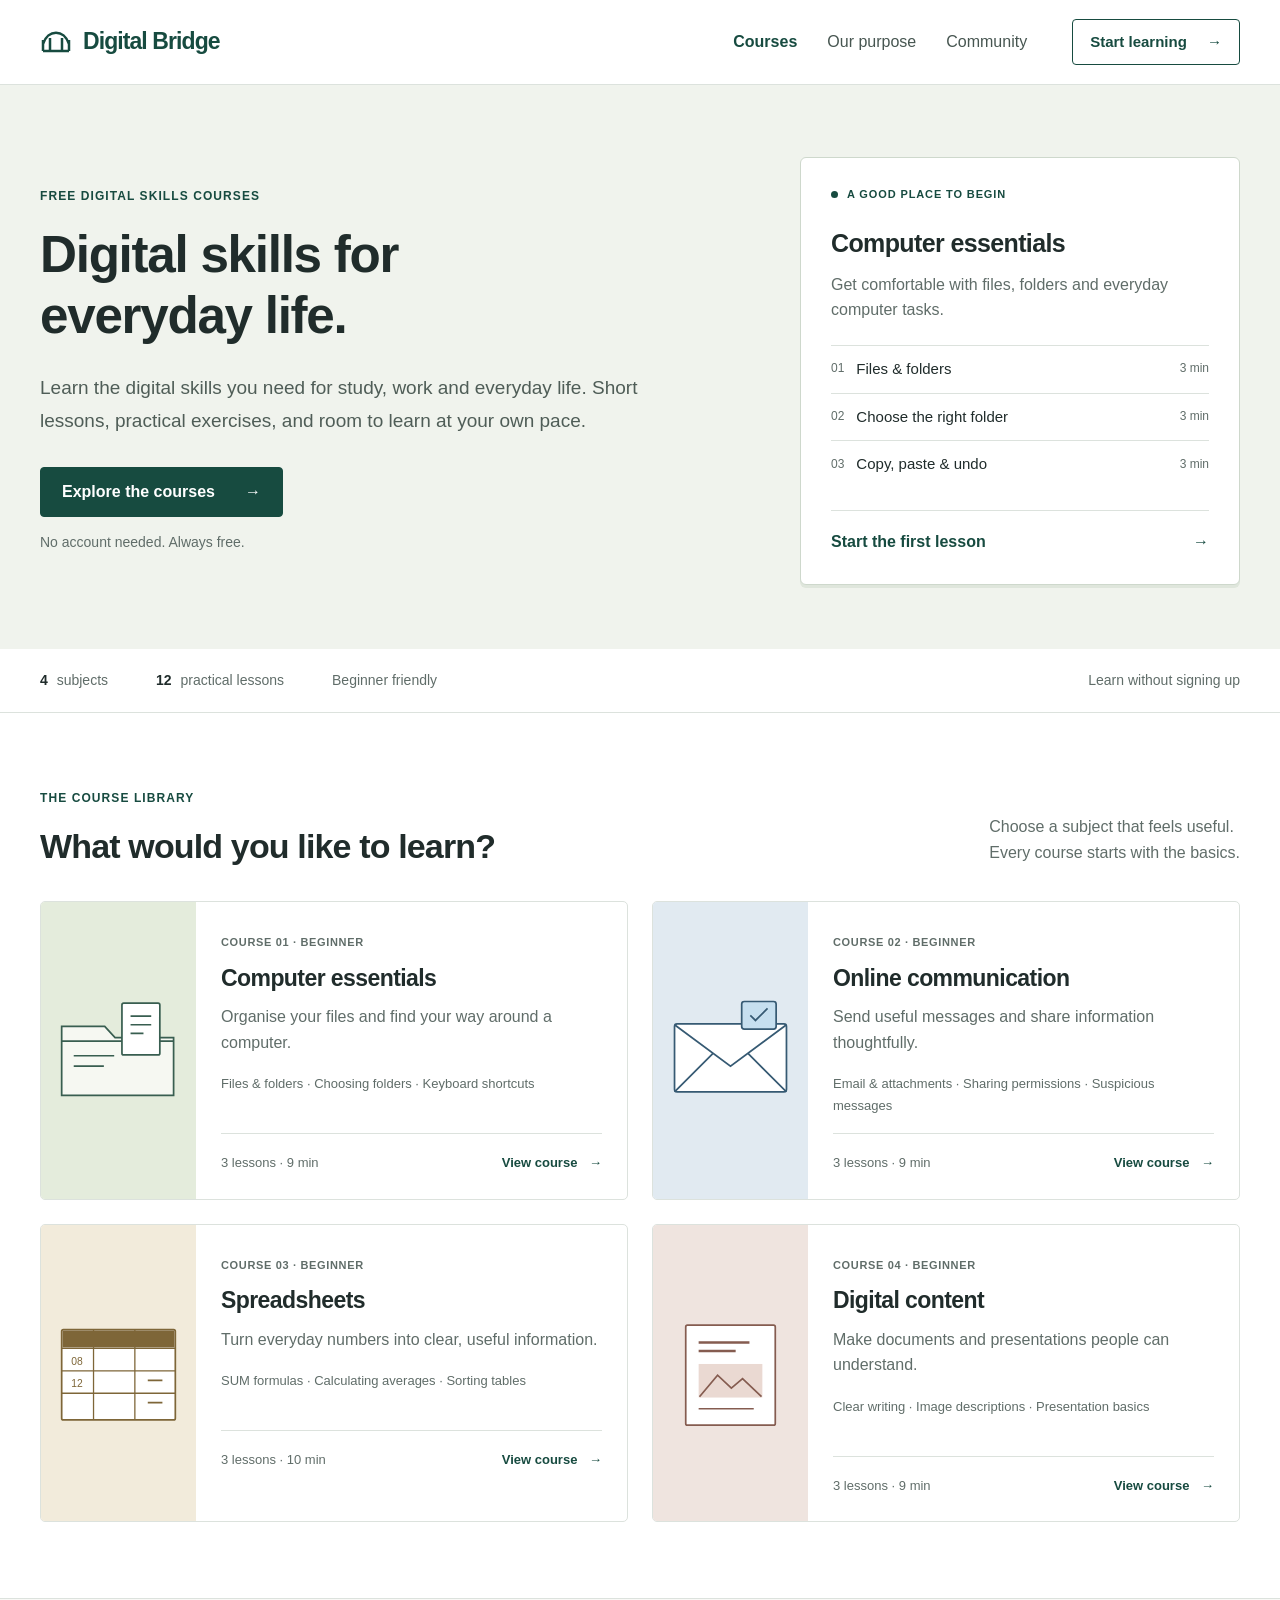
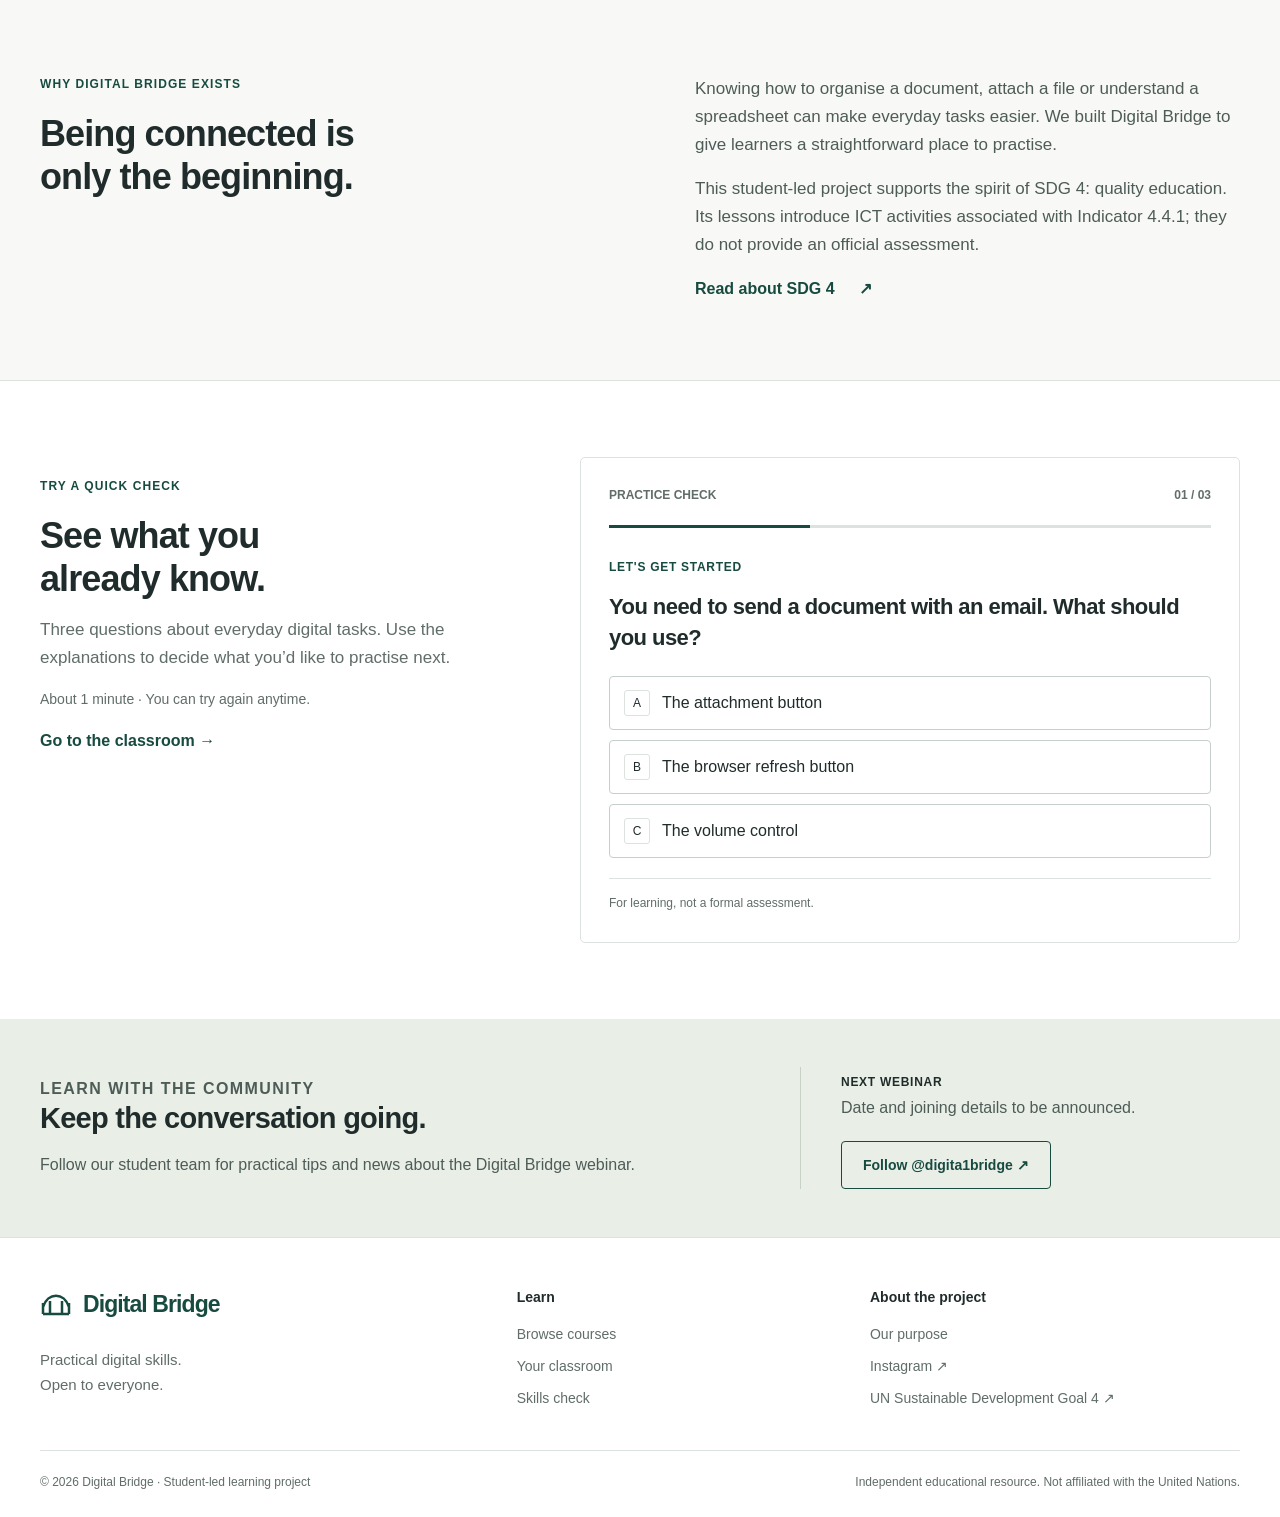
==== index.html @ c9ff97d8 "Add files via upload" ====
<!doctype html><html lang="en"><head><meta charset="utf-8"><meta name="viewport" content="width=device-width, initial-scale=1"><meta name="theme-color" content="#163d37"><meta name="description" content="Free, practical digital skills lessons. Learn at your own pace with Digital Bridge. No account required."><title>Everyday digital skills | Digital Bridge</title><link rel="stylesheet" href="styles.css"><script defer src="script.js"></script><script defer src="quiz.js"></script></head><body ><a class="skip-link" href="#main">Skip to content</a><header class="site-header" id="top"><div class="container nav-container"><a class="brand" href="index.html" aria-label="Digital Bridge home"><svg viewBox="0 0 32 32" width="32" height="32" aria-hidden="true"><path d="M3 25V14m26 11V14M3 18c5-15 21-15 26 0M3 25h26M10 25V12m12 13V12" fill="none" stroke="currentColor" stroke-width="2.5"/></svg><span>Digital Bridge</span></a><button class="menu-button" id="menuButton" aria-expanded="false" aria-controls="navLinks">Menu</button><nav class="nav-links" id="navLinks" aria-label="Main navigation"><a href="index.html#courses" aria-current="page">Courses</a><a href="index.html#why">Our purpose</a><a href="index.html#webinar">Community</a></nav><a class="nav-cta" href="learn.html" >Start learning <span aria-hidden="true">→</span></a></div></header><main id="main"><section class="home-hero"><div class="container hero-layout"><div><p class="eyebrow">FREE DIGITAL SKILLS COURSES</p><h1>Digital skills for<br>everyday life.</h1><p class="hero-description">Learn the digital skills you need for study, work and everyday life. Short lessons, practical exercises, and room to learn at your own pace.</p><div class="hero-actions"><a class="button" href="#courses">Explore the courses <span aria-hidden="true">→</span></a><span>No account needed. Always free.</span></div></div><aside class="start-panel"><div class="panel-label"><span class="status-dot"></span> A GOOD PLACE TO BEGIN</div><span class="start-course">Computer essentials</span><p>Get comfortable with files, folders and everyday computer tasks.</p><ol><li><span>01</span> Files & folders <small>3 min</small></li><li><span>02</span> Choose the right folder <small>3 min</small></li><li><span>03</span> Copy, paste & undo <small>3 min</small></li></ol><a class="text-link" href="learn.html#computers" id="continueLearning">Start the first lesson <span aria-hidden="true">→</span></a></aside></div></section><div class="course-facts"><div class="container"><span><strong>4</strong> subjects</span><span><strong>12</strong> practical lessons</span><span>Beginner friendly</span><span>Learn without signing up</span></div></div><section class="section catalog" id="courses"><div class="container"><div class="section-heading"><div><p class="eyebrow">THE COURSE LIBRARY</p><h2>What would you like to learn?</h2></div><p>Choose a subject that feels useful.<br>Every course starts with the basics.</p></div><div class="course-grid"><article class="course-card"><a class="course-art sage" href="learn.html#computers" tabindex="-1" aria-hidden="true"><svg viewBox="0 0 180 150" aria-hidden="true"><path d="M24 47h50l12 13h68v67H24z" fill="#f6f8f2" stroke="currentColor" stroke-width="2"/><path d="M24 64h130M38 81h47m-47 12h35" stroke="currentColor" stroke-width="2"/><rect x="94" y="20" width="44" height="60" rx="2" fill="#fff" stroke="currentColor" stroke-width="2"/><path d="M104 35h24m-24 10h24m-24 10h15" stroke="currentColor" stroke-width="2"/></svg></a><div class="course-copy"><span class="course-category">COURSE 01 · BEGINNER</span><h3><a href="learn.html#computers">Computer essentials</a></h3><p>Organise your files and find your way around a computer.</p><p class="course-topics">Files & folders · Choosing folders · Keyboard shortcuts</p><div class="course-bottom"><span>3 lessons <span aria-hidden="true">·</span> 9 min</span><a href="learn.html#computers" aria-label="Start Computer essentials">View course <span aria-hidden="true">→</span></a></div></div></article><article class="course-card"><a class="course-art blue" href="learn.html#communication" tabindex="-1" aria-hidden="true"><svg viewBox="0 0 180 150" aria-hidden="true"><rect x="25" y="44" width="130" height="79" rx="3" fill="#fff" stroke="currentColor" stroke-width="2"/><path d="m25 45 65 48 65-48M25 123l45-45m85 45-45-45" fill="none" stroke="currentColor" stroke-width="2"/><rect x="103" y="18" width="40" height="32" rx="3" fill="#c6dfef" stroke="currentColor" stroke-width="2"/><path d="m113 34 6 6 14-14" fill="none" stroke="currentColor" stroke-width="2"/></svg></a><div class="course-copy"><span class="course-category">COURSE 02 · BEGINNER</span><h3><a href="learn.html#communication">Online communication</a></h3><p>Send useful messages and share information thoughtfully.</p><p class="course-topics">Email & attachments · Sharing permissions · Suspicious messages</p><div class="course-bottom"><span>3 lessons <span aria-hidden="true">·</span> 9 min</span><a href="learn.html#communication" aria-label="Start Online communication">View course <span aria-hidden="true">→</span></a></div></div></article><article class="course-card"><a class="course-art sand" href="learn.html#spreadsheets" tabindex="-1" aria-hidden="true"><svg viewBox="0 0 180 150" aria-hidden="true"><rect x="24" y="25" width="132" height="105" rx="2" fill="#fff" stroke="currentColor" stroke-width="2"/><path d="M24 47h132M24 73h132M24 99h132M61 25v105m48-105v105" stroke="currentColor" stroke-width="1.5"/><path d="M25 26h130v20H25z" fill="currentColor"/><path d="M124 84h17m-17 26h17" stroke="currentColor" stroke-width="2"/><text x="35" y="66" font-size="12" fill="currentColor">08</text><text x="35" y="92" font-size="12" fill="currentColor">12</text></svg></a><div class="course-copy"><span class="course-category">COURSE 03 · BEGINNER</span><h3><a href="learn.html#spreadsheets">Spreadsheets</a></h3><p>Turn everyday numbers into clear, useful information.</p><p class="course-topics">SUM formulas · Calculating averages · Sorting tables</p><div class="course-bottom"><span>3 lessons <span aria-hidden="true">·</span> 10 min</span><a href="learn.html#spreadsheets" aria-label="Start Spreadsheets">View course <span aria-hidden="true">→</span></a></div></div></article><article class="course-card"><a class="course-art rose" href="learn.html#content" tabindex="-1" aria-hidden="true"><svg viewBox="0 0 180 150" aria-hidden="true"><rect x="38" y="20" width="104" height="116" rx="2" fill="#fff" stroke="currentColor" stroke-width="2"/><path d="M53 40h59m-59 10h43" stroke="currentColor" stroke-width="3"/><rect x="53" y="65" width="74" height="39" fill="#ead9d2"/><path d="m54 103 21-25 16 15 13-11 22 21M53 117h64" fill="none" stroke="currentColor" stroke-width="2"/></svg></a><div class="course-copy"><span class="course-category">COURSE 04 · BEGINNER</span><h3><a href="learn.html#content">Digital content</a></h3><p>Make documents and presentations people can understand.</p><p class="course-topics">Clear writing · Image descriptions · Presentation basics</p><div class="course-bottom"><span>3 lessons <span aria-hidden="true">·</span> 9 min</span><a href="learn.html#content" aria-label="Start Digital content">View course <span aria-hidden="true">→</span></a></div></div></article></div></div></section><section class="purpose-section section" id="why"><div class="container purpose-grid"><div><p class="eyebrow">WHY DIGITAL BRIDGE EXISTS</p><h2>Being connected is<br>only the beginning.</h2></div><div><p>Knowing how to organise a document, attach a file or understand a spreadsheet can make everyday tasks easier. We built Digital Bridge to give learners a straightforward place to practise.</p><p>This student-led project supports the spirit of SDG 4: quality education. Its lessons introduce ICT activities associated with Indicator 4.4.1; they do not provide an official assessment.</p><a class="text-link" href="https://sdgs.un.org/goals/goal4" target="_blank" rel="noopener noreferrer">Read about SDG 4 <span aria-hidden="true">↗</span></a></div></div></section><section class="section" id="quiz"><div class="container quiz-layout"><div><p class="eyebrow">TRY A QUICK CHECK</p><h2>See what you<br>already know.</h2><p>Three questions about everyday digital tasks. Use the explanations to decide what you’d like to practise next.</p><p class="muted">About 1 minute · You can try again anytime.</p><a class="text-link" href="learn.html">Go to the classroom →</a></div><div class="quiz-card" id="quizCard"><div class="quiz-card-top"><span class="quiz-brand">PRACTICE CHECK</span><span id="questionCounter">01 / 03</span></div><div class="quiz-progress"><span id="quizProgress"></span></div><div aria-live="polite" id="quizContent"><span class="quiz-category">LET'S GET STARTED</span><h3 id="questionText">Which file would you attach to an email?</h3><div class="answer-options" id="answerOptions"></div><p class="quiz-feedback" id="quizFeedback" role="status"></p><button class="button button-dark" hidden="" id="nextQuestion">Next question <span>→</span></button></div><div class="quiz-card-bottom"><span>For learning, not a formal assessment.</span></div></div></div></section><section class="community-section" id="webinar"><div class="container community-layout"><div><p class="eyebrow">LEARN WITH THE COMMUNITY</p><h2>Keep the conversation going.</h2><p>Follow our student team for practical tips and news about the Digital Bridge webinar.</p></div><div><span class="event-label">NEXT WEBINAR</span><p>Date and joining details to be announced.</p><a class="button button-outline" href="https://www.instagram.com/digita1bridge/" target="_blank" rel="noopener noreferrer">Follow @digita1bridge ↗</a></div></div></section></main><footer class="footer"><div class="container footer-main"><div><a class="brand" href="index.html" aria-label="Digital Bridge home"><svg viewBox="0 0 32 32" width="32" height="32" aria-hidden="true"><path d="M3 25V14m26 11V14M3 18c5-15 21-15 26 0M3 25h26M10 25V12m12 13V12" fill="none" stroke="currentColor" stroke-width="2.5"/></svg><span>Digital Bridge</span></a><p>Practical digital skills.<br>Open to everyone.</p></div><div class="footer-links"><strong>Learn</strong><a href="index.html#courses">Browse courses</a><a href="learn.html">Your classroom</a><a href="index.html#quiz">Skills check</a></div><div class="footer-links"><strong>About the project</strong><a href="index.html#why">Our purpose</a><a href="https://www.instagram.com/digita1bridge/" target="_blank" rel="noopener noreferrer">Instagram ↗</a><a href="https://sdgs.un.org/goals/goal4" target="_blank" rel="noopener noreferrer">UN Sustainable Development Goal 4 ↗</a></div></div><div class="container footer-bottom"><span>© <span id="year"></span> Digital Bridge · Student-led learning project</span><span>Independent educational resource. Not affiliated with the United Nations.</span></div></footer></body></html>
---- styles.css ----
:root{--ink:#202c2b;--muted:#606d69;--green:#174b40;--soft:#edf2ee;--paper:#f8f9f6;--line:#dce2dd;--white:#fff;--accent:#b6ce91}*{box-sizing:border-box}html{scroll-behavior:smooth;scroll-padding-top:90px}body{margin:0;color:var(--ink);background:var(--white);font:17px/1.65 -apple-system,BlinkMacSystemFont,"Segoe UI",sans-serif;-webkit-font-smoothing:antialiased}h1,h2,h3,h4,p{margin:0 0 16px}h1,h2,h3,h4{line-height:1.2;font-weight:650;letter-spacing:-.025em}h1{font-size:clamp(36px,4vw,54px)}h2{font-size:34px}h3{font-size:24px}h4{font-size:21px}a{color:inherit;text-decoration:none}a:hover{text-decoration:underline;text-underline-offset:5px}button,input,select,textarea{font:inherit}button{cursor:pointer}button:disabled{cursor:default}button,a,input,select,textarea,summary{ -webkit-tap-highlight-color:transparent}a:focus-visible,button:focus-visible,input:focus-visible,select:focus-visible,textarea:focus-visible,summary:focus-visible{outline:3px solid #5087c2;outline-offset:4px}[hidden]{display:none!important}.container{width:min(1240px,calc(100% - 80px));margin-inline:auto}.skip-link{position:absolute;left:20px;top:-100px;background:white;color:var(--green);padding:15px;z-index:100}.skip-link:focus{top:10px}.site-header{background:#fff;border-bottom:1px solid var(--line);position:sticky;top:0;z-index:20}.nav-container{display:flex;align-items:center;gap:45px;min-height:84px}.brand{display:inline-flex;align-items:center;gap:11px;color:var(--green);font-size:23px;font-weight:730;letter-spacing:-.04em;white-space:nowrap}.brand:hover{text-decoration:none}.brand svg{flex-shrink:0}.nav-links{display:flex;gap:30px;margin-left:auto}.nav-links a{font-size:16px;color:#475651}.nav-links a[aria-current]{color:var(--green);font-weight:650}.nav-cta{font-size:15px;font-weight:650;color:var(--green);border:1px solid var(--green);border-radius:4px;padding:10px 17px;white-space:nowrap}.nav-cta span{padding-left:16px}.nav-cta[aria-current]{background:var(--soft)}.menu-button{display:none;background:none;border:1px solid var(--line);padding:8px 12px;color:var(--ink);border-radius:4px}.button{display:inline-flex;align-items:center;justify-content:center;gap:30px;min-height:48px;padding:12px 21px;border:1px solid var(--green);border-radius:4px;background:var(--green);color:white;font-size:16px;font-weight:650;line-height:1.5}.button:hover{background:#0d392f;text-decoration:none}.button-outline{background:transparent;color:var(--green)}.button-outline:hover{background:#e4ece5}.text-link{font-size:16px;font-weight:650;color:var(--green);display:inline-flex;gap:24px;align-items:center}.eyebrow,.sidebar-label,.course-category,.panel-label{font-size:12px;font-weight:700;letter-spacing:.09em;line-height:1.5;color:var(--green)}.eyebrow{margin-bottom:19px}.home-hero{background:#f0f3ed;padding:72px 0 64px}.hero-layout{display:grid;grid-template-columns:1.2fr .8fr;gap:100px;align-items:center}.hero-description{font-size:19px;line-height:1.75;max-width:600px;margin-top:24px;color:#4f5d57}.hero-actions{display:flex;flex-direction:column;align-items:flex-start;gap:14px;margin-top:30px}.hero-actions>span{font-size:14px;color:var(--muted)}.start-panel{background:#fff;border:1px solid #ced8cc;border-radius:6px;padding:28px 30px;box-shadow:0 3px 0 #dfe6dc}.panel-label{display:flex;gap:9px;align-items:center;font-size:11px;letter-spacing:.08em;margin-bottom:20px}.status-dot{width:7px;height:7px;border-radius:50%;background:var(--green)}.start-course{display:block;font-size:25px;letter-spacing:-.025em;font-weight:650;margin-bottom:8px}.start-panel p{font-size:16px;color:var(--muted);line-height:1.6}.start-panel ol{list-style:none;padding:0;margin:22px 0}.start-panel li{padding:11px 0;border-top:1px solid var(--line);display:flex;gap:12px;align-items:center;font-size:15px}.start-panel li>span{font-size:12px;color:var(--muted)}.start-panel li small{font-size:12px;margin-left:auto;color:var(--muted);white-space:nowrap}.start-panel>.text-link{border-top:1px solid var(--line);padding-top:18px;display:flex;justify-content:space-between}.course-facts{border-bottom:1px solid var(--line);background:#fff}.course-facts>.container{display:flex;gap:48px;align-items:center;padding-block:20px;font-size:14px;color:var(--muted)}.course-facts strong{color:var(--ink);font-weight:650;margin-right:5px}.course-facts span:last-child{margin-left:auto}.section{padding:76px 0}.section-heading{display:flex;justify-content:space-between;align-items:end;gap:32px;margin-bottom:35px}.section-heading h2{margin-bottom:0}.section-heading>p{font-size:16px;color:var(--muted);margin-bottom:0}.course-grid{display:grid;grid-template-columns:1fr 1fr;gap:24px}.course-card{display:grid;grid-template-columns:155px minmax(0,1fr);border:1px solid var(--line);border-radius:5px;overflow:hidden;background:#fff}.course-art{display:flex;align-items:center;justify-content:center;color:#385e50}.course-art svg{width:100%;max-width:180px}.sage{background:#e4ecdc}.blue{background:#e1eaf1;color:#365a73}.sand{background:#f2ebdb;color:#7e6638}.rose{background:#efe4df;color:#855c50}.course-copy{padding:25px}.course-category{font-size:11px;letter-spacing:.06em;color:var(--muted)}.course-copy h3{font-size:23px;margin:9px 0 12px}.course-copy p{font-size:16px;line-height:1.6;color:var(--muted)}.course-copy .course-topics{font-size:13px;line-height:1.7;min-height:44px;margin-top:18px}.course-bottom{display:flex;justify-content:space-between;gap:12px;padding-top:18px;border-top:1px solid var(--line);font-size:13px;color:var(--muted)}.course-bottom a{color:var(--green);font-weight:650;white-space:nowrap}.course-bottom a span{padding-left:8px}.purpose-section{background:var(--paper);border-block:1px solid var(--line)}.purpose-grid{display:grid;grid-template-columns:1fr 1fr;gap:110px}.purpose-grid>div>p:not(.eyebrow){color:#4e5c57}.purpose-grid h2{font-size:36px}.quiz-layout{display:grid;grid-template-columns:.8fr 1.2fr;gap:100px;align-items:start}.quiz-layout>div:first-child{padding-top:20px}.quiz-layout>div:first-child>p:not(.eyebrow){color:var(--muted)}.quiz-layout h2{font-size:36px}.muted{color:var(--muted);font-size:14px}.quiz-card{border:1px solid var(--line);border-radius:5px;padding:28px;min-height:420px}.quiz-card-top,.quiz-card-bottom{display:flex;justify-content:space-between;gap:15px;font-size:12px;color:var(--muted);font-weight:600}.quiz-card-bottom{border-top:1px solid var(--line);padding-top:15px;margin-top:20px;font-weight:400}.quiz-progress{height:3px;background:var(--line);margin:20px 0 24px}.quiz-progress span{display:block;height:100%;background:var(--green)}.quiz-category{font-size:12px;color:var(--green);letter-spacing:.06em;font-weight:650}.quiz-card h3{font-size:22px;margin:12px 0 22px;line-height:1.4}.answer-options{display:grid;gap:10px}.answer{display:flex;gap:12px;align-items:center;text-align:left;background:white;border:1px solid #c6cfc9;border-radius:4px;padding:13px 14px;font-size:16px;line-height:1.5;color:var(--ink)}.answer:hover:not(:disabled){background:var(--paper);border-color:var(--green)}.answer-letter{font-size:12px;border:1px solid var(--line);border-radius:3px;width:26px;height:26px;display:grid;place-items:center;flex-shrink:0}.answer.correct{background:#eaf3ec;border-color:#4e8161}.answer.incorrect{background:#fff1ed;border-color:#b8644a}.quiz-feedback{font-size:15px;margin:16px 0;line-height:1.65}.quiz-result p{font-size:16px;color:var(--muted)}.result-score{font-size:40px;color:var(--green);margin:18px 0}.community-section{background:#e9eee7;padding:48px 0}.community-layout{display:grid;grid-template-columns:1.2fr .8fr;gap:100px;align-items:center}.community-layout h2{font-size:29px}.community-layout p{font-size:16px;color:#4e5c57;margin-bottom:0}.community-layout>div:last-child{border-left:1px solid #c7d2c6;padding-left:40px}.event-label{font-size:12px;letter-spacing:.06em;font-weight:650}.community-layout .button{margin-top:20px;font-size:14px}.footer{background:white;padding:48px 0 24px;border-top:1px solid var(--line)}.footer-main{display:grid;grid-template-columns:1.4fr 1fr 1.2fr;gap:45px;padding-bottom:36px}.footer-main p{font-size:15px;color:var(--muted);margin-top:18px}.footer-links{display:flex;flex-direction:column;gap:9px;font-size:14px;color:var(--muted)}.footer-links strong{color:var(--ink);font-weight:650;margin-bottom:5px}.footer-bottom{display:flex;justify-content:space-between;gap:30px;border-top:1px solid var(--line);padding-top:22px;font-size:12px;color:var(--muted)}
/* Classroom: course navigation, a readable lesson column, and a quiet study guide. */
.learning-page{background:#f7f8f5}.classroom-top{background:white;border-bottom:1px solid var(--line)}.classroom-intro{display:flex;justify-content:space-between;align-items:center;gap:50px;padding-block:28px}.breadcrumbs{display:flex;gap:10px;font-size:13px;color:var(--muted);margin-bottom:16px}.classroom-intro h1{font-size:28px;line-height:1.3;margin-bottom:6px}.classroom-intro>div>p{font-size:15px;color:var(--muted);margin:0}.learning-summary{max-width:290px;min-width:235px;font-size:14px}.learning-summary strong{font-weight:600}.learning-summary progress{display:block;width:100%;height:6px;appearance:none;margin:12px 0;background:#e1e7e0;border:0;border-radius:2px}.learning-summary progress::-webkit-progress-bar{background:#e1e7e0;border-radius:2px}.learning-summary progress::-webkit-progress-value{background:var(--green);border-radius:2px}.learning-summary progress::-moz-progress-bar{background:var(--green)}.learning-summary p{font-size:12px;line-height:1.6;color:var(--muted);margin:0}.classroom-layout{display:grid;grid-template-columns:238px minmax(0,1fr) 182px;gap:32px;padding-block:36px;align-items:start}.curriculum{position:sticky;top:112px}.sidebar-label{font-size:11px;color:var(--muted);letter-spacing:.08em;margin:0 0 12px;display:block}.subject-list{display:grid;gap:5px}.subject-card{display:grid;grid-template-columns:26px 1fr;column-gap:7px;row-gap:3px;border:1px solid transparent;border-radius:4px;text-align:left;background:transparent;padding:11px 10px;color:#506159;line-height:1.5}.subject-card:hover{background:#edf1e9}.subject-card[aria-pressed=true]{background:#e5ece3;border-color:#d1ddcf;color:var(--green)}.subject-card strong{font-size:14px;font-weight:600;letter-spacing:0}.subject-card .subject-icon{grid-row:1/3;align-self:center;font:14px/1 ui-monospace,monospace;color:var(--muted)}.subject-card>span:last-child{grid-column:2;font-size:12px;color:var(--muted)}.curriculum-lessons{border-top:1px solid var(--line);padding-top:23px;margin-top:23px}.lesson-list{display:grid;gap:3px}.lesson-choice{display:grid;grid-template-columns:25px 1fr;gap:2px 8px;align-items:center;text-align:left;border:0;border-left:2px solid transparent;border-radius:0;padding:11px 8px;background:transparent;color:var(--muted);line-height:1.45}.lesson-choice[aria-current=step]{border-left-color:var(--green);background:#fff;color:var(--green)}.lesson-choice strong{font-size:14px;font-weight:550}.lesson-choice small{grid-column:2;font-size:12px}.lesson-order{grid-row:1/3;font-size:12px;align-self:start;padding-top:3px}.sidebar-note{border-top:1px solid var(--line);margin-top:24px;padding-top:20px}.sidebar-note p{font-size:13px;color:var(--muted);line-height:1.65}.reset-learning{border:0;padding:0;background:transparent;text-decoration:underline;text-underline-offset:4px;font-size:12px;color:var(--muted);min-height:32px}.subject-heading .eyebrow{font-size:11px;margin-bottom:8px;color:var(--muted)}.subject-heading h2{font-size:26px;margin-bottom:9px}.subject-heading>p:last-child{font-size:15px;color:var(--muted);margin-bottom:24px}.lesson-panel{background:white;border:1px solid var(--line);border-radius:5px;padding:32px;min-width:0}.lesson-meta{display:flex;justify-content:space-between;gap:12px;font-size:12px;color:var(--muted);margin-bottom:20px}.lesson-panel h2{font-size:29px;line-height:1.3;margin-bottom:14px;outline:none;scroll-margin-top:110px}.lesson-panel>.lesson-intro{font-size:18px;line-height:1.7;color:#4b5d53;margin-bottom:28px}.lesson-panel h3{font-size:18px;letter-spacing:0;margin-bottom:16px}.lesson-panel ol{padding-left:24px;line-height:1.8;font-size:16px}.lesson-panel li{padding-left:8px;margin-bottom:13px}.worked-example{background:#f3f5ef;border-left:3px solid #becfb3;padding:19px 21px;margin:26px 0;font-size:15px}.worked-example>strong{display:block;font-size:12px;color:var(--green);letter-spacing:.04em;margin-bottom:7px}.worked-example p{margin:0}.lesson-panel code{font-family:ui-monospace,SFMono-Regular,monospace;font-size:.88em;background:#edf0eb;padding:2px 4px;border-radius:2px;overflow-wrap:anywhere}.lesson-practice{border-top:1px solid var(--line);margin-top:30px;padding-top:25px;font-size:16px}.practice-label{font-size:11px;font-weight:650;color:var(--green);letter-spacing:.06em;margin-bottom:8px}.lesson-practice h3{font-size:23px;margin-bottom:17px}.lesson-practice label{display:block;font-size:14px;font-weight:600;margin-top:18px;margin-bottom:8px}.lesson-practice input,.lesson-practice select,.lesson-practice textarea{display:block;width:100%;max-width:100%;background:#fff;color:var(--ink);border:1px solid #aebbb1;border-radius:3px;padding:12px;min-height:48px;font-size:16px}.lesson-practice textarea{min-height:100px;resize:vertical}.attachment-preview{font-size:14px;border:1px solid var(--line);background:var(--paper);padding:12px 14px;margin:16px 0}.lesson-practice table{width:100%;border-collapse:collapse;font-size:14px;margin:20px 0}.lesson-practice caption{text-align:left;font-size:13px;color:var(--muted);padding-bottom:8px}.lesson-practice td,.lesson-practice th{text-align:left;padding:10px;border:1px solid var(--line)}.lesson-practice thead{background:var(--paper)}.lesson-practice details{margin:20px 0;font-size:14px;color:var(--muted)}.lesson-practice summary{cursor:pointer;color:var(--green);font-weight:600}.lesson-practice details p{margin-top:10px}.lesson-practice .button{margin-top:12px;font-size:15px;gap:16px}.practice-feedback{font-size:15px;line-height:1.7;margin:18px 0;color:#8a3e28}.practice-feedback:empty{display:none}.practice-feedback.success{color:var(--green);background:#edf5ec;padding:15px;border-left:3px solid #7b9e72}.lesson-practice .lesson-next{background:transparent;color:var(--green);display:flex;justify-content:space-between;width:100%;border:0;border-top:1px solid var(--line);border-radius:0;padding:20px 0 0;margin-top:23px;text-align:left}.learning-status{font-size:14px;color:var(--green);margin-top:18px}.learning-status:empty{display:none}.study-guide{position:sticky;top:112px;border-left:1px solid var(--line);padding-left:20px;margin-top:8px}.study-guide ol{list-style:none;counter-reset:study;padding:0;margin:18px 0 25px}.study-guide li{counter-increment:study;margin-bottom:22px;font-size:13px;line-height:1.65}.study-guide li strong{font-size:14px;display:block;margin-bottom:4px;font-weight:600}.study-guide li strong:before{content:counter(study) '. ';color:var(--muted)}.study-guide li span{color:var(--muted)}.study-guide>a{font-size:13px;color:var(--green);font-weight:600}.study-guide>p{font-size:12px;line-height:1.7;color:var(--muted);border-top:1px solid var(--line);padding-top:18px;margin-top:20px}
@media(min-width:1450px){.classroom-layout{grid-template-columns:245px minmax(0,1fr) 190px;gap:40px}.lesson-panel{padding:40px}}
@media(max-width:1150px){.container{width:calc(100% - 56px)}.hero-layout,.quiz-layout{gap:50px}.course-card{grid-template-columns:120px minmax(0,1fr)}.course-copy{padding:22px}.course-bottom{flex-wrap:wrap}.classroom-layout{grid-template-columns:220px minmax(0,1fr);gap:28px}.study-guide{display:none}.purpose-grid,.community-layout{gap:60px}.nav-container{gap:28px}}
@media(max-width:850px){.nav-links{gap:20px}.hero-layout{gap:30px;grid-template-columns:1fr 1fr}.home-hero{padding:50px 0}.start-panel{padding:23px}.course-grid{grid-template-columns:1fr}.course-card{grid-template-columns:160px minmax(0,1fr)}.course-bottom{flex-wrap:nowrap}.section-heading{display:block}.section-heading>p{margin-top:15px}.purpose-grid{gap:40px}.quiz-layout{gap:35px}.classroom-layout{grid-template-columns:195px minmax(0,1fr);gap:22px}.lesson-panel{padding:25px}.learning-summary{max-width:240px}.nav-container{gap:22px}.nav-links a{font-size:14px}.brand{font-size:21px}.course-facts>.container{gap:25px}.course-facts span:last-child{display:none}}
@media(max-width:680px){.container{width:calc(100% - 36px)}.nav-container{min-height:72px;gap:14px;flex-wrap:wrap}.brand{font-size:20px;gap:8px}.brand svg{width:28px}.menu-button{display:block;margin-left:auto;font-size:13px}.nav-cta{font-size:13px;padding:8px 12px}.nav-cta span{display:none}.nav-links{display:none;order:4;flex-basis:100%;margin:0;padding-bottom:18px;gap:24px}.nav-links.open{display:flex}.nav-links a{font-size:15px}.hero-layout{grid-template-columns:1fr;gap:35px}.home-hero{padding:40px 0}.hero-description{font-size:18px}.hero-actions{margin-top:24px}.start-panel{padding:24px}.course-facts>.container{font-size:12px;gap:18px;padding-block:15px;flex-wrap:wrap}.course-facts span:nth-child(3){margin-left:auto}.section{padding:48px 0}h2,.purpose-grid h2,.quiz-layout h2{font-size:29px}.section-heading{margin-bottom:25px}.course-card{grid-template-columns:105px minmax(0,1fr)}.course-copy{padding:20px}.course-copy h3{font-size:22px}.course-copy p{font-size:15px}.course-copy .course-topics{font-size:12px}.course-bottom{flex-wrap:wrap;font-size:12px}.course-category{font-size:10px}.purpose-grid,.quiz-layout,.community-layout{grid-template-columns:1fr;gap:25px}.quiz-card{padding:22px}.community-layout>div:last-child{border-left:0;border-top:1px solid #c7d2c6;padding:25px 0 0}.footer-main{grid-template-columns:1fr 1fr;gap:30px}.footer-main>div:first-child{grid-column:1/-1}.footer-bottom{flex-direction:column;gap:10px}.classroom-intro{display:block;padding-block:24px}.classroom-intro h1{font-size:25px}.learning-summary{margin-top:22px;max-width:none}.learning-summary p{font-size:12px}.classroom-layout{grid-template-columns:1fr;gap:24px;padding-block:24px}.curriculum{position:static}.subject-list{grid-template-columns:1fr 1fr;gap:8px}.subject-card{border-color:var(--line);padding:12px;background:white}.subject-card strong{font-size:13px}.curriculum-lessons{padding-top:18px;margin-top:20px}.lesson-list{grid-template-columns:1fr}.lesson-choice{grid-template-columns:20px 1fr auto;padding:10px 8px}.lesson-choice small{grid-column:3;grid-row:1}.lesson-order{grid-row:1}.lesson-choice strong{font-size:14px}.sidebar-note{display:flex;justify-content:space-between;align-items:center;margin-top:12px;padding-top:10px}.sidebar-note p{display:none}.reset-learning{font-size:12px;margin-left:auto}.subject-heading .eyebrow{display:none}.subject-heading h2{font-size:23px}.subject-heading>p:last-child{font-size:14px}.lesson-panel{padding:24px 20px}.lesson-panel h2{font-size:27px}.lesson-meta{font-size:11px}.lesson-panel>.lesson-intro{font-size:17px}.lesson-panel ol{font-size:16px}.lesson-practice select{font-size:15px}.learning-page .footer{margin-top:12px}}
@media(prefers-reduced-motion:reduce){html{scroll-behavior:auto}}
@media(max-width:680px){.learning-page .nav-cta{display:none}}

/* Answer feedback pairs an explicit result with a visible primary next step. */
.practice-outcome{margin-top:24px;padding:22px;border:2px solid #3b7751;border-radius:5px;background:#edf6ee;scroll-margin:100px 0 24px}.practice-outcome.needs-retry{background:#fff5ed;border-color:#b56b42}.practice-outcome .practice-feedback,.practice-outcome .practice-feedback.success{background:none;border:0;padding:0;margin:0;color:var(--ink);font-size:16px;outline:none}.feedback-title{display:flex;align-items:center;gap:10px;font-size:22px;font-weight:700;line-height:1.35;letter-spacing:-.02em;color:#185334;margin-bottom:12px}.needs-retry .feedback-title{color:#82401f;font-size:20px}.feedback-check{display:inline-grid;place-items:center;background:#21633c;color:white;flex-shrink:0;width:30px;height:30px;border-radius:50%;font-size:20px}.feedback-instruction{display:block;font-size:15px;font-weight:600;margin-top:14px;color:#234f35}.lesson-practice .practice-outcome .lesson-next{display:flex;align-items:center;justify-content:space-between;background:#174b40;color:#fff;width:100%;border:1px solid #174b40;border-radius:4px;min-height:52px;margin-top:20px;padding:13px 18px;font-size:17px;font-weight:650;gap:14px;text-align:left}.lesson-practice .practice-outcome .lesson-next:hover{background:#0d392f}.quiz-feedback.passed,.quiz-feedback.needs-retry{padding:20px;border:2px solid #3b7751;border-radius:5px;background:#edf6ee;color:var(--ink);outline:none;font-size:16px}.quiz-feedback.needs-retry{border-color:#b56b42;background:#fff5ed}.quiz-feedback:empty{display:none}.quiz-card #nextQuestion{display:flex;justify-content:space-between;width:100%;min-height:52px;font-size:17px;margin-top:16px;scroll-margin:100px 0 24px}.answer.correct{border:2px solid #3b7751}.answer-badge{display:block;margin-left:auto;font-size:12px;font-weight:700;white-space:nowrap;color:#185334}.answer{flex-wrap:wrap}.answer>span:nth-child(2){flex:1;min-width:120px}.answer:disabled{opacity:1}.lesson-practice input:disabled,.lesson-practice select:disabled,.lesson-practice textarea:disabled{color:#475651;background:#f6f8f4;opacity:1}.practice-feedback:focus-visible,.quiz-feedback:focus-visible{outline:3px solid #5087c2;outline-offset:4px}
@media(max-width:680px){.practice-outcome{padding:18px}.feedback-title{font-size:21px}.answer-badge{margin-left:38px;flex-basis:100%}.quiz-feedback.passed,.quiz-feedback.needs-retry{padding:17px}}
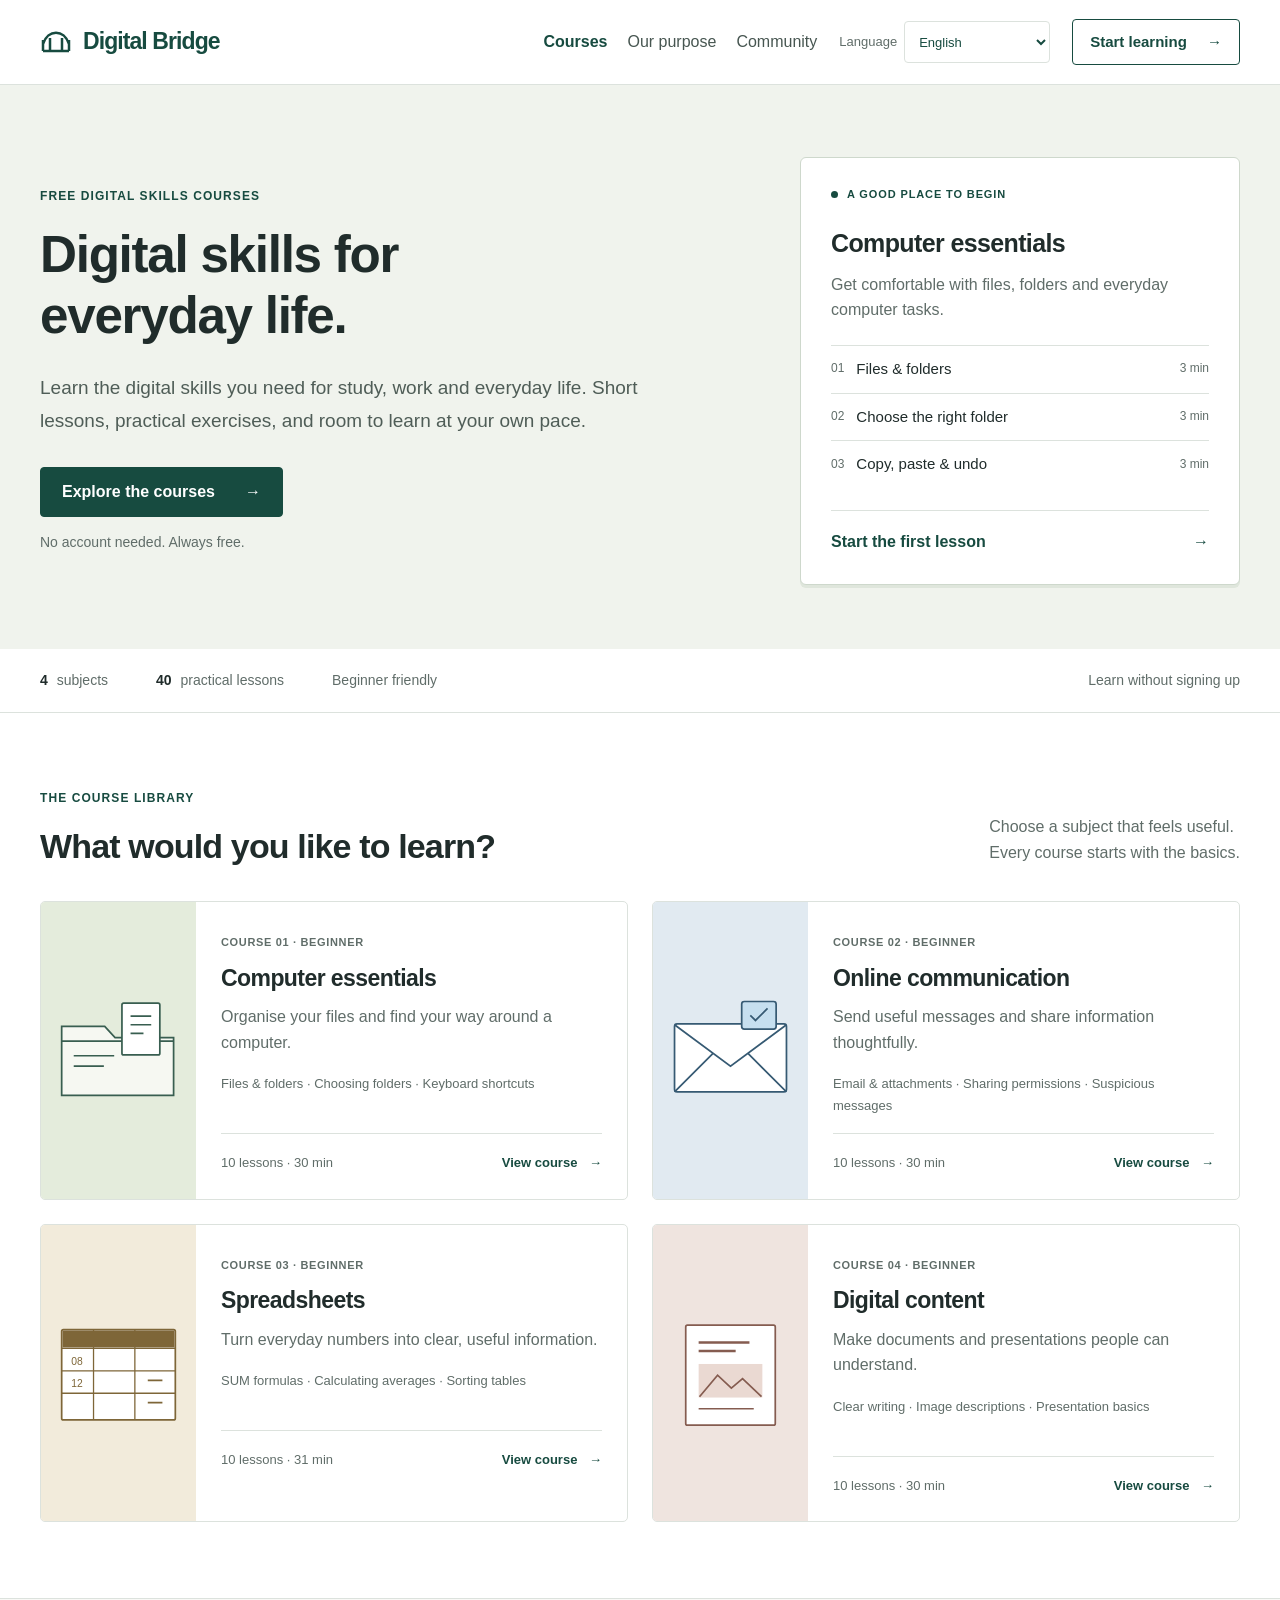
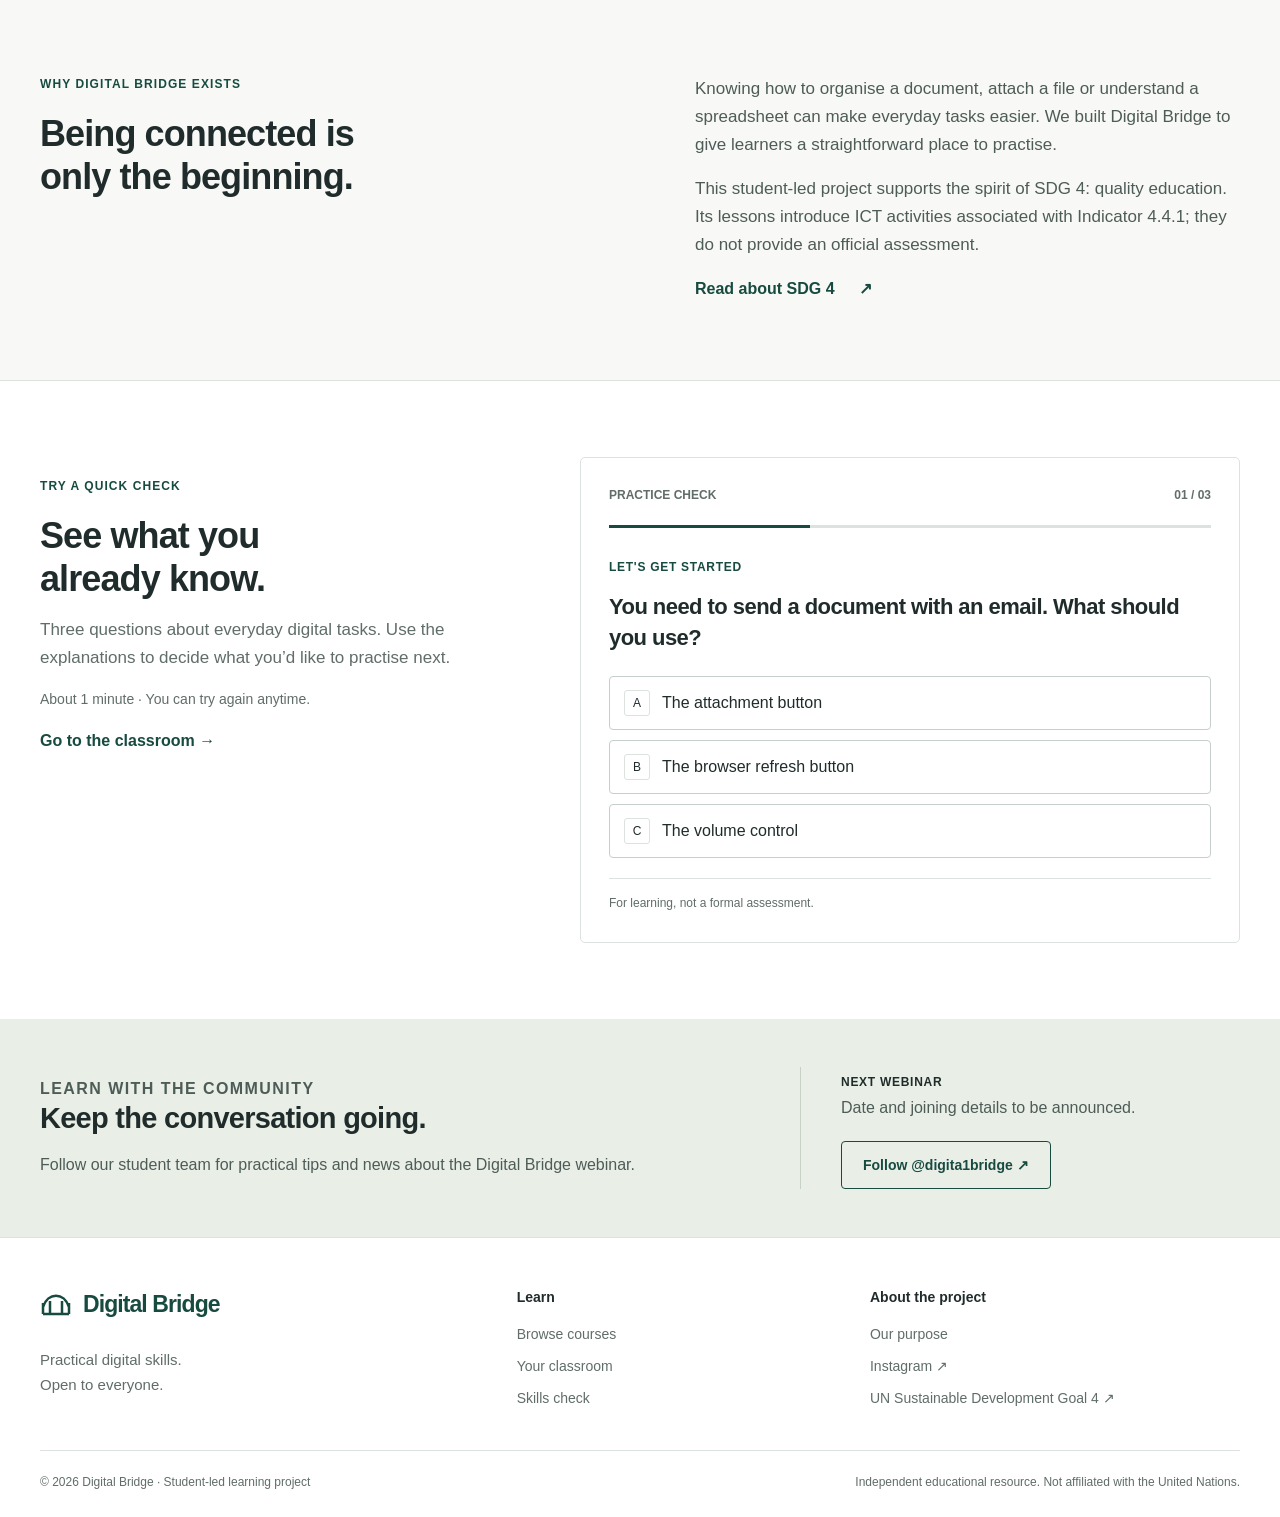
==== commit 2d53f838: "Add files via upload" ====
--- a/index.html
+++ b/index.html
@@ -1 +1 @@
-<!doctype html><html lang="en"><head><meta charset="utf-8"><meta name="viewport" content="width=device-width, initial-scale=1"><meta name="theme-color" content="#163d37"><meta name="description" content="Free, practical digital skills lessons. Learn at your own pace with Digital Bridge. No account required."><title>Everyday digital skills | Digital Bridge</title><link rel="stylesheet" href="styles.css"><script defer src="script.js"></script><script defer src="quiz.js"></script></head><body ><a class="skip-link" href="#main">Skip to content</a><header class="site-header" id="top"><div class="container nav-container"><a class="brand" href="index.html" aria-label="Digital Bridge home"><svg viewBox="0 0 32 32" width="32" height="32" aria-hidden="true"><path d="M3 25V14m26 11V14M3 18c5-15 21-15 26 0M3 25h26M10 25V12m12 13V12" fill="none" stroke="currentColor" stroke-width="2.5"/></svg><span>Digital Bridge</span></a><button class="menu-button" id="menuButton" aria-expanded="false" aria-controls="navLinks">Menu</button><nav class="nav-links" id="navLinks" aria-label="Main navigation"><a href="index.html#courses" aria-current="page">Courses</a><a href="index.html#why">Our purpose</a><a href="index.html#webinar">Community</a></nav><a class="nav-cta" href="learn.html" >Start learning <span aria-hidden="true">→</span></a></div></header><main id="main"><section class="home-hero"><div class="container hero-layout"><div><p class="eyebrow">FREE DIGITAL SKILLS COURSES</p><h1>Digital skills for<br>everyday life.</h1><p class="hero-description">Learn the digital skills you need for study, work and everyday life. Short lessons, practical exercises, and room to learn at your own pace.</p><div class="hero-actions"><a class="button" href="#courses">Explore the courses <span aria-hidden="true">→</span></a><span>No account needed. Always free.</span></div></div><aside class="start-panel"><div class="panel-label"><span class="status-dot"></span> A GOOD PLACE TO BEGIN</div><span class="start-course">Computer essentials</span><p>Get comfortable with files, folders and everyday computer tasks.</p><ol><li><span>01</span> Files & folders <small>3 min</small></li><li><span>02</span> Choose the right folder <small>3 min</small></li><li><span>03</span> Copy, paste & undo <small>3 min</small></li></ol><a class="text-link" href="learn.html#computers" id="continueLearning">Start the first lesson <span aria-hidden="true">→</span></a></aside></div></section><div class="course-facts"><div class="container"><span><strong>4</strong> subjects</span><span><strong>12</strong> practical lessons</span><span>Beginner friendly</span><span>Learn without signing up</span></div></div><section class="section catalog" id="courses"><div class="container"><div class="section-heading"><div><p class="eyebrow">THE COURSE LIBRARY</p><h2>What would you like to learn?</h2></div><p>Choose a subject that feels useful.<br>Every course starts with the basics.</p></div><div class="course-grid"><article class="course-card"><a class="course-art sage" href="learn.html#computers" tabindex="-1" aria-hidden="true"><svg viewBox="0 0 180 150" aria-hidden="true"><path d="M24 47h50l12 13h68v67H24z" fill="#f6f8f2" stroke="currentColor" stroke-width="2"/><path d="M24 64h130M38 81h47m-47 12h35" stroke="currentColor" stroke-width="2"/><rect x="94" y="20" width="44" height="60" rx="2" fill="#fff" stroke="currentColor" stroke-width="2"/><path d="M104 35h24m-24 10h24m-24 10h15" stroke="currentColor" stroke-width="2"/></svg></a><div class="course-copy"><span class="course-category">COURSE 01 · BEGINNER</span><h3><a href="learn.html#computers">Computer essentials</a></h3><p>Organise your files and find your way around a computer.</p><p class="course-topics">Files & folders · Choosing folders · Keyboard shortcuts</p><div class="course-bottom"><span>3 lessons <span aria-hidden="true">·</span> 9 min</span><a href="learn.html#computers" aria-label="Start Computer essentials">View course <span aria-hidden="true">→</span></a></div></div></article><article class="course-card"><a class="course-art blue" href="learn.html#communication" tabindex="-1" aria-hidden="true"><svg viewBox="0 0 180 150" aria-hidden="true"><rect x="25" y="44" width="130" height="79" rx="3" fill="#fff" stroke="currentColor" stroke-width="2"/><path d="m25 45 65 48 65-48M25 123l45-45m85 45-45-45" fill="none" stroke="currentColor" stroke-width="2"/><rect x="103" y="18" width="40" height="32" rx="3" fill="#c6dfef" stroke="currentColor" stroke-width="2"/><path d="m113 34 6 6 14-14" fill="none" stroke="currentColor" stroke-width="2"/></svg></a><div class="course-copy"><span class="course-category">COURSE 02 · BEGINNER</span><h3><a href="learn.html#communication">Online communication</a></h3><p>Send useful messages and share information thoughtfully.</p><p class="course-topics">Email & attachments · Sharing permissions · Suspicious messages</p><div class="course-bottom"><span>3 lessons <span aria-hidden="true">·</span> 9 min</span><a href="learn.html#communication" aria-label="Start Online communication">View course <span aria-hidden="true">→</span></a></div></div></article><article class="course-card"><a class="course-art sand" href="learn.html#spreadsheets" tabindex="-1" aria-hidden="true"><svg viewBox="0 0 180 150" aria-hidden="true"><rect x="24" y="25" width="132" height="105" rx="2" fill="#fff" stroke="currentColor" stroke-width="2"/><path d="M24 47h132M24 73h132M24 99h132M61 25v105m48-105v105" stroke="currentColor" stroke-width="1.5"/><path d="M25 26h130v20H25z" fill="currentColor"/><path d="M124 84h17m-17 26h17" stroke="currentColor" stroke-width="2"/><text x="35" y="66" font-size="12" fill="currentColor">08</text><text x="35" y="92" font-size="12" fill="currentColor">12</text></svg></a><div class="course-copy"><span class="course-category">COURSE 03 · BEGINNER</span><h3><a href="learn.html#spreadsheets">Spreadsheets</a></h3><p>Turn everyday numbers into clear, useful information.</p><p class="course-topics">SUM formulas · Calculating averages · Sorting tables</p><div class="course-bottom"><span>3 lessons <span aria-hidden="true">·</span> 10 min</span><a href="learn.html#spreadsheets" aria-label="Start Spreadsheets">View course <span aria-hidden="true">→</span></a></div></div></article><article class="course-card"><a class="course-art rose" href="learn.html#content" tabindex="-1" aria-hidden="true"><svg viewBox="0 0 180 150" aria-hidden="true"><rect x="38" y="20" width="104" height="116" rx="2" fill="#fff" stroke="currentColor" stroke-width="2"/><path d="M53 40h59m-59 10h43" stroke="currentColor" stroke-width="3"/><rect x="53" y="65" width="74" height="39" fill="#ead9d2"/><path d="m54 103 21-25 16 15 13-11 22 21M53 117h64" fill="none" stroke="currentColor" stroke-width="2"/></svg></a><div class="course-copy"><span class="course-category">COURSE 04 · BEGINNER</span><h3><a href="learn.html#content">Digital content</a></h3><p>Make documents and presentations people can understand.</p><p class="course-topics">Clear writing · Image descriptions · Presentation basics</p><div class="course-bottom"><span>3 lessons <span aria-hidden="true">·</span> 9 min</span><a href="learn.html#content" aria-label="Start Digital content">View course <span aria-hidden="true">→</span></a></div></div></article></div></div></section><section class="purpose-section section" id="why"><div class="container purpose-grid"><div><p class="eyebrow">WHY DIGITAL BRIDGE EXISTS</p><h2>Being connected is<br>only the beginning.</h2></div><div><p>Knowing how to organise a document, attach a file or understand a spreadsheet can make everyday tasks easier. We built Digital Bridge to give learners a straightforward place to practise.</p><p>This student-led project supports the spirit of SDG 4: quality education. Its lessons introduce ICT activities associated with Indicator 4.4.1; they do not provide an official assessment.</p><a class="text-link" href="https://sdgs.un.org/goals/goal4" target="_blank" rel="noopener noreferrer">Read about SDG 4 <span aria-hidden="true">↗</span></a></div></div></section><section class="section" id="quiz"><div class="container quiz-layout"><div><p class="eyebrow">TRY A QUICK CHECK</p><h2>See what you<br>already know.</h2><p>Three questions about everyday digital tasks. Use the explanations to decide what you’d like to practise next.</p><p class="muted">About 1 minute · You can try again anytime.</p><a class="text-link" href="learn.html">Go to the classroom →</a></div><div class="quiz-card" id="quizCard"><div class="quiz-card-top"><span class="quiz-brand">PRACTICE CHECK</span><span id="questionCounter">01 / 03</span></div><div class="quiz-progress"><span id="quizProgress"></span></div><div aria-live="polite" id="quizContent"><span class="quiz-category">LET'S GET STARTED</span><h3 id="questionText">Which file would you attach to an email?</h3><div class="answer-options" id="answerOptions"></div><p class="quiz-feedback" id="quizFeedback" role="status"></p><button class="button button-dark" hidden="" id="nextQuestion">Next question <span>→</span></button></div><div class="quiz-card-bottom"><span>For learning, not a formal assessment.</span></div></div></div></section><section class="community-section" id="webinar"><div class="container community-layout"><div><p class="eyebrow">LEARN WITH THE COMMUNITY</p><h2>Keep the conversation going.</h2><p>Follow our student team for practical tips and news about the Digital Bridge webinar.</p></div><div><span class="event-label">NEXT WEBINAR</span><p>Date and joining details to be announced.</p><a class="button button-outline" href="https://www.instagram.com/digita1bridge/" target="_blank" rel="noopener noreferrer">Follow @digita1bridge ↗</a></div></div></section></main><footer class="footer"><div class="container footer-main"><div><a class="brand" href="index.html" aria-label="Digital Bridge home"><svg viewBox="0 0 32 32" width="32" height="32" aria-hidden="true"><path d="M3 25V14m26 11V14M3 18c5-15 21-15 26 0M3 25h26M10 25V12m12 13V12" fill="none" stroke="currentColor" stroke-width="2.5"/></svg><span>Digital Bridge</span></a><p>Practical digital skills.<br>Open to everyone.</p></div><div class="footer-links"><strong>Learn</strong><a href="index.html#courses">Browse courses</a><a href="learn.html">Your classroom</a><a href="index.html#quiz">Skills check</a></div><div class="footer-links"><strong>About the project</strong><a href="index.html#why">Our purpose</a><a href="https://www.instagram.com/digita1bridge/" target="_blank" rel="noopener noreferrer">Instagram ↗</a><a href="https://sdgs.un.org/goals/goal4" target="_blank" rel="noopener noreferrer">UN Sustainable Development Goal 4 ↗</a></div></div><div class="container footer-bottom"><span>© <span id="year"></span> Digital Bridge · Student-led learning project</span><span>Independent educational resource. Not affiliated with the United Nations.</span></div></footer></body></html>+<!doctype html><html lang="en"><head><meta charset="utf-8"><meta name="viewport" content="width=device-width, initial-scale=1"><meta name="theme-color" content="#163d37"><meta name="description" content="Free, practical digital skills lessons. Learn at your own pace with Digital Bridge. No account required."><title>Everyday digital skills | Digital Bridge</title><link rel="stylesheet" href="styles.css"><script defer src="translations.js"></script><script defer src="translations-extra.js"></script><script defer src="i18n.js"></script><script defer src="script.js"></script><script defer src="quiz.js"></script></head><body ><a class="skip-link" href="#main">Skip to content</a><header class="site-header" id="top"><div class="container nav-container"><a class="brand" href="index.html" aria-label="Digital Bridge home"><svg viewBox="0 0 32 32" width="32" height="32" aria-hidden="true"><path d="M3 25V14m26 11V14M3 18c5-15 21-15 26 0M3 25h26M10 25V12m12 13V12" fill="none" stroke="currentColor" stroke-width="2.5"/></svg><span>Digital Bridge</span></a><button class="menu-button" id="menuButton" aria-expanded="false" aria-controls="navLinks">Menu</button><nav class="nav-links" id="navLinks" aria-label="Main navigation"><a href="index.html#courses" aria-current="page">Courses</a><a href="index.html#why">Our purpose</a><a href="index.html#webinar">Community</a></nav><div class="language-control" data-language-control><label id="siteLanguageLabel" for="siteLanguage">Language</label><select id="siteLanguage" name="language"><option value="en" lang="en">English</option><option value="zh-Hans" lang="zh-Hans">中文（简体）</option><option value="ms" lang="ms">Bahasa Melayu</option><option value="bn" lang="bn">বাংলা</option><option value="ne" lang="ne">नेपाली</option><option value="km" lang="km">ខ្មែរ</option><option value="my" lang="my">မြန်မာ</option><option value="th" lang="th">ไทย</option><option value="fil" lang="fil">Filipino</option></select></div><a class="nav-cta" href="learn.html" >Start learning <span aria-hidden="true">→</span></a></div></header><main id="main"><section class="home-hero"><div class="container hero-layout"><div><p class="eyebrow">FREE DIGITAL SKILLS COURSES</p><h1>Digital skills for<br>everyday life.</h1><p class="hero-description">Learn the digital skills you need for study, work and everyday life. Short lessons, practical exercises, and room to learn at your own pace.</p><div class="hero-actions"><a class="button" href="#courses">Explore the courses <span aria-hidden="true">→</span></a><span>No account needed. Always free.</span></div></div><aside class="start-panel"><div class="panel-label"><span class="status-dot"></span> A GOOD PLACE TO BEGIN</div><span class="start-course">Computer essentials</span><p>Get comfortable with files, folders and everyday computer tasks.</p><ol><li><span>01</span> Files & folders <small>3 min</small></li><li><span>02</span> Choose the right folder <small>3 min</small></li><li><span>03</span> Copy, paste & undo <small>3 min</small></li></ol><a class="text-link" href="learn.html#computers" id="continueLearning">Start the first lesson <span aria-hidden="true">→</span></a></aside></div></section><div class="course-facts"><div class="container"><span><strong>4</strong> subjects</span><span><strong>40</strong> practical lessons</span><span>Beginner friendly</span><span>Learn without signing up</span></div></div><section class="section catalog" id="courses"><div class="container"><div class="section-heading"><div><p class="eyebrow">THE COURSE LIBRARY</p><h2>What would you like to learn?</h2></div><p>Choose a subject that feels useful.<br>Every course starts with the basics.</p></div><div class="course-grid"><article class="course-card"><a class="course-art sage" href="learn.html#computers" tabindex="-1" aria-hidden="true"><svg viewBox="0 0 180 150" aria-hidden="true"><path d="M24 47h50l12 13h68v67H24z" fill="#f6f8f2" stroke="currentColor" stroke-width="2"/><path d="M24 64h130M38 81h47m-47 12h35" stroke="currentColor" stroke-width="2"/><rect x="94" y="20" width="44" height="60" rx="2" fill="#fff" stroke="currentColor" stroke-width="2"/><path d="M104 35h24m-24 10h24m-24 10h15" stroke="currentColor" stroke-width="2"/></svg></a><div class="course-copy"><span class="course-category">COURSE 01 · BEGINNER</span><h3><a href="learn.html#computers">Computer essentials</a></h3><p>Organise your files and find your way around a computer.</p><p class="course-topics">Files & folders · Choosing folders · Keyboard shortcuts</p><div class="course-bottom"><span>10 lessons <span aria-hidden="true">·</span> 30 min</span><a href="learn.html#computers" aria-label="Start Computer essentials">View course <span aria-hidden="true">→</span></a></div></div></article><article class="course-card"><a class="course-art blue" href="learn.html#communication" tabindex="-1" aria-hidden="true"><svg viewBox="0 0 180 150" aria-hidden="true"><rect x="25" y="44" width="130" height="79" rx="3" fill="#fff" stroke="currentColor" stroke-width="2"/><path d="m25 45 65 48 65-48M25 123l45-45m85 45-45-45" fill="none" stroke="currentColor" stroke-width="2"/><rect x="103" y="18" width="40" height="32" rx="3" fill="#c6dfef" stroke="currentColor" stroke-width="2"/><path d="m113 34 6 6 14-14" fill="none" stroke="currentColor" stroke-width="2"/></svg></a><div class="course-copy"><span class="course-category">COURSE 02 · BEGINNER</span><h3><a href="learn.html#communication">Online communication</a></h3><p>Send useful messages and share information thoughtfully.</p><p class="course-topics">Email & attachments · Sharing permissions · Suspicious messages</p><div class="course-bottom"><span>10 lessons <span aria-hidden="true">·</span> 30 min</span><a href="learn.html#communication" aria-label="Start Online communication">View course <span aria-hidden="true">→</span></a></div></div></article><article class="course-card"><a class="course-art sand" href="learn.html#spreadsheets" tabindex="-1" aria-hidden="true"><svg viewBox="0 0 180 150" aria-hidden="true"><rect x="24" y="25" width="132" height="105" rx="2" fill="#fff" stroke="currentColor" stroke-width="2"/><path d="M24 47h132M24 73h132M24 99h132M61 25v105m48-105v105" stroke="currentColor" stroke-width="1.5"/><path d="M25 26h130v20H25z" fill="currentColor"/><path d="M124 84h17m-17 26h17" stroke="currentColor" stroke-width="2"/><text x="35" y="66" font-size="12" fill="currentColor">08</text><text x="35" y="92" font-size="12" fill="currentColor">12</text></svg></a><div class="course-copy"><span class="course-category">COURSE 03 · BEGINNER</span><h3><a href="learn.html#spreadsheets">Spreadsheets</a></h3><p>Turn everyday numbers into clear, useful information.</p><p class="course-topics">SUM formulas · Calculating averages · Sorting tables</p><div class="course-bottom"><span>10 lessons <span aria-hidden="true">·</span> 31 min</span><a href="learn.html#spreadsheets" aria-label="Start Spreadsheets">View course <span aria-hidden="true">→</span></a></div></div></article><article class="course-card"><a class="course-art rose" href="learn.html#content" tabindex="-1" aria-hidden="true"><svg viewBox="0 0 180 150" aria-hidden="true"><rect x="38" y="20" width="104" height="116" rx="2" fill="#fff" stroke="currentColor" stroke-width="2"/><path d="M53 40h59m-59 10h43" stroke="currentColor" stroke-width="3"/><rect x="53" y="65" width="74" height="39" fill="#ead9d2"/><path d="m54 103 21-25 16 15 13-11 22 21M53 117h64" fill="none" stroke="currentColor" stroke-width="2"/></svg></a><div class="course-copy"><span class="course-category">COURSE 04 · BEGINNER</span><h3><a href="learn.html#content">Digital content</a></h3><p>Make documents and presentations people can understand.</p><p class="course-topics">Clear writing · Image descriptions · Presentation basics</p><div class="course-bottom"><span>10 lessons <span aria-hidden="true">·</span> 30 min</span><a href="learn.html#content" aria-label="Start Digital content">View course <span aria-hidden="true">→</span></a></div></div></article></div></div></section><section class="purpose-section section" id="why"><div class="container purpose-grid"><div><p class="eyebrow">WHY DIGITAL BRIDGE EXISTS</p><h2>Being connected is<br>only the beginning.</h2></div><div><p>Knowing how to organise a document, attach a file or understand a spreadsheet can make everyday tasks easier. We built Digital Bridge to give learners a straightforward place to practise.</p><p>This student-led project supports the spirit of SDG 4: quality education. Its lessons introduce ICT activities associated with Indicator 4.4.1; they do not provide an official assessment.</p><a class="text-link" href="https://sdgs.un.org/goals/goal4" target="_blank" rel="noopener noreferrer">Read about SDG 4 <span aria-hidden="true">↗</span></a></div></div></section><section class="section" id="quiz"><div class="container quiz-layout"><div><p class="eyebrow">TRY A QUICK CHECK</p><h2>See what you<br>already know.</h2><p>Three questions about everyday digital tasks. Use the explanations to decide what you’d like to practise next.</p><p class="muted">About 1 minute · You can try again anytime.</p><a class="text-link" href="learn.html">Go to the classroom →</a></div><div class="quiz-card" id="quizCard"><div class="quiz-card-top"><span class="quiz-brand">PRACTICE CHECK</span><span id="questionCounter">01 / 03</span></div><div class="quiz-progress"><span id="quizProgress"></span></div><div aria-live="polite" id="quizContent"><span class="quiz-category">LET'S GET STARTED</span><h3 id="questionText">Which file would you attach to an email?</h3><div class="answer-options" id="answerOptions"></div><p class="quiz-feedback" id="quizFeedback" role="status"></p><button class="button button-dark" hidden="" id="nextQuestion">Next question <span>→</span></button></div><div class="quiz-card-bottom"><span>For learning, not a formal assessment.</span></div></div></div></section><section class="community-section" id="webinar"><div class="container community-layout"><div><p class="eyebrow">LEARN WITH THE COMMUNITY</p><h2>Keep the conversation going.</h2><p>Follow our student team for practical tips and news about the Digital Bridge webinar.</p></div><div><span class="event-label">NEXT WEBINAR</span><p>Date and joining details to be announced.</p><a class="button button-outline" href="https://www.instagram.com/digita1bridge/" target="_blank" rel="noopener noreferrer">Follow @digita1bridge ↗</a></div></div></section></main><footer class="footer"><div class="container footer-main"><div><a class="brand" href="index.html" aria-label="Digital Bridge home"><svg viewBox="0 0 32 32" width="32" height="32" aria-hidden="true"><path d="M3 25V14m26 11V14M3 18c5-15 21-15 26 0M3 25h26M10 25V12m12 13V12" fill="none" stroke="currentColor" stroke-width="2.5"/></svg><span>Digital Bridge</span></a><p>Practical digital skills.<br>Open to everyone.</p></div><div class="footer-links"><strong>Learn</strong><a href="index.html#courses">Browse courses</a><a href="learn.html">Your classroom</a><a href="index.html#quiz">Skills check</a></div><div class="footer-links"><strong>About the project</strong><a href="index.html#why">Our purpose</a><a href="https://www.instagram.com/digita1bridge/" target="_blank" rel="noopener noreferrer">Instagram ↗</a><a href="https://sdgs.un.org/goals/goal4" target="_blank" rel="noopener noreferrer">UN Sustainable Development Goal 4 ↗</a></div></div><div class="container footer-bottom"><span>© <span id="year"></span> Digital Bridge · Student-led learning project</span><span>Independent educational resource. Not affiliated with the United Nations.</span></div></footer></body></html>
--- a/styles.css
+++ b/styles.css
@@ -11,3 +11,25 @@
 /* Answer feedback pairs an explicit result with a visible primary next step. */
 .practice-outcome{margin-top:24px;padding:22px;border:2px solid #3b7751;border-radius:5px;background:#edf6ee;scroll-margin:100px 0 24px}.practice-outcome.needs-retry{background:#fff5ed;border-color:#b56b42}.practice-outcome .practice-feedback,.practice-outcome .practice-feedback.success{background:none;border:0;padding:0;margin:0;color:var(--ink);font-size:16px;outline:none}.feedback-title{display:flex;align-items:center;gap:10px;font-size:22px;font-weight:700;line-height:1.35;letter-spacing:-.02em;color:#185334;margin-bottom:12px}.needs-retry .feedback-title{color:#82401f;font-size:20px}.feedback-check{display:inline-grid;place-items:center;background:#21633c;color:white;flex-shrink:0;width:30px;height:30px;border-radius:50%;font-size:20px}.feedback-instruction{display:block;font-size:15px;font-weight:600;margin-top:14px;color:#234f35}.lesson-practice .practice-outcome .lesson-next{display:flex;align-items:center;justify-content:space-between;background:#174b40;color:#fff;width:100%;border:1px solid #174b40;border-radius:4px;min-height:52px;margin-top:20px;padding:13px 18px;font-size:17px;font-weight:650;gap:14px;text-align:left}.lesson-practice .practice-outcome .lesson-next:hover{background:#0d392f}.quiz-feedback.passed,.quiz-feedback.needs-retry{padding:20px;border:2px solid #3b7751;border-radius:5px;background:#edf6ee;color:var(--ink);outline:none;font-size:16px}.quiz-feedback.needs-retry{border-color:#b56b42;background:#fff5ed}.quiz-feedback:empty{display:none}.quiz-card #nextQuestion{display:flex;justify-content:space-between;width:100%;min-height:52px;font-size:17px;margin-top:16px;scroll-margin:100px 0 24px}.answer.correct{border:2px solid #3b7751}.answer-badge{display:block;margin-left:auto;font-size:12px;font-weight:700;white-space:nowrap;color:#185334}.answer{flex-wrap:wrap}.answer>span:nth-child(2){flex:1;min-width:120px}.answer:disabled{opacity:1}.lesson-practice input:disabled,.lesson-practice select:disabled,.lesson-practice textarea:disabled{color:#475651;background:#f6f8f4;opacity:1}.practice-feedback:focus-visible,.quiz-feedback:focus-visible{outline:3px solid #5087c2;outline-offset:4px}
 @media(max-width:680px){.practice-outcome{padding:18px}.feedback-title{font-size:21px}.answer-badge{margin-left:38px;flex-basis:100%}.quiz-feedback.passed,.quiz-feedback.needs-retry{padding:17px}}
+
+/* Language choice stays available across both pages and on narrow screens. */
+.language-control{display:flex;align-items:center;gap:7px;flex-shrink:0;font-size:13px;color:var(--muted)}
+.language-control label{white-space:nowrap}
+.language-control select{max-width:145px;min-height:42px;padding:7px 24px 7px 10px;border:1px solid var(--line);border-radius:4px;background:var(--white);color:var(--green);font-size:13px}
+.nav-container{gap:22px}.nav-links{gap:20px}.nav-links a{white-space:nowrap}
+html:lang(zh-Hans) body{font-family:-apple-system,BlinkMacSystemFont,"PingFang SC","Microsoft YaHei",sans-serif}
+html:lang(zh-Hans) .eyebrow,html:lang(zh-Hans) .sidebar-label{letter-spacing:.03em}
+@media(min-width:681px) and (max-width:1100px){.nav-container{flex-wrap:wrap;padding-block:12px;gap:12px 20px}.language-control{margin-left:auto}.nav-links{gap:16px}.nav-cta{padding:8px 12px}.brand{font-size:21px}}
+@media(max-width:680px){.nav-container{gap:10px 14px}.language-control{order:3;flex-basis:100%;justify-content:flex-end;margin-bottom:10px}.language-control select{max-width:180px}.nav-cta{display:none}.nav-links{order:4;flex-wrap:wrap}.site-header .brand{max-width:75%}html{scroll-padding-top:140px}.course-bottom{gap:10px}.lesson-meta{flex-wrap:wrap;gap:6px}.start-panel li{flex-wrap:wrap}}
+
+/* System fallbacks for the additional scripts; no font download is required. */
+html:lang(bn) body{font-family:"Noto Sans Bengali","Bangla Sangam MN",sans-serif;line-height:1.8}
+html:lang(ne) body{font-family:"Noto Sans Devanagari","Devanagari Sangam MN",sans-serif;line-height:1.8}
+html:lang(km) body{font-family:"Noto Sans Khmer","Khmer Sangam MN","Khmer MN",sans-serif;line-height:1.9}
+html:lang(my) body{font-family:"Noto Sans Myanmar","Myanmar Text","Myanmar MN",sans-serif;line-height:1.9}
+html:lang(th) body{font-family:"Noto Sans Thai",Thonburi,Tahoma,sans-serif;line-height:1.8}
+html:lang(bn) h1,html:lang(bn) h2,html:lang(bn) h3,html:lang(ne) h1,html:lang(ne) h2,html:lang(ne) h3,html:lang(km) h1,html:lang(km) h2,html:lang(km) h3,html:lang(my) h1,html:lang(my) h2,html:lang(my) h3,html:lang(th) h1,html:lang(th) h2,html:lang(th) h3{line-height:1.55;letter-spacing:normal}
+.course-copy,.lesson-panel,.subject-card,.nav-links a{min-width:0;overflow-wrap:anywhere}
+.language-control select{max-width:155px}
+.curriculum-lessons .lesson-list{max-height:520px;overflow-y:auto;overscroll-behavior:contain}
+@media(max-width:680px){.curriculum-lessons .lesson-list{max-height:330px}.nav-links a{white-space:normal}.nav-links{gap:12px 22px}.language-control select{max-width:200px}}
